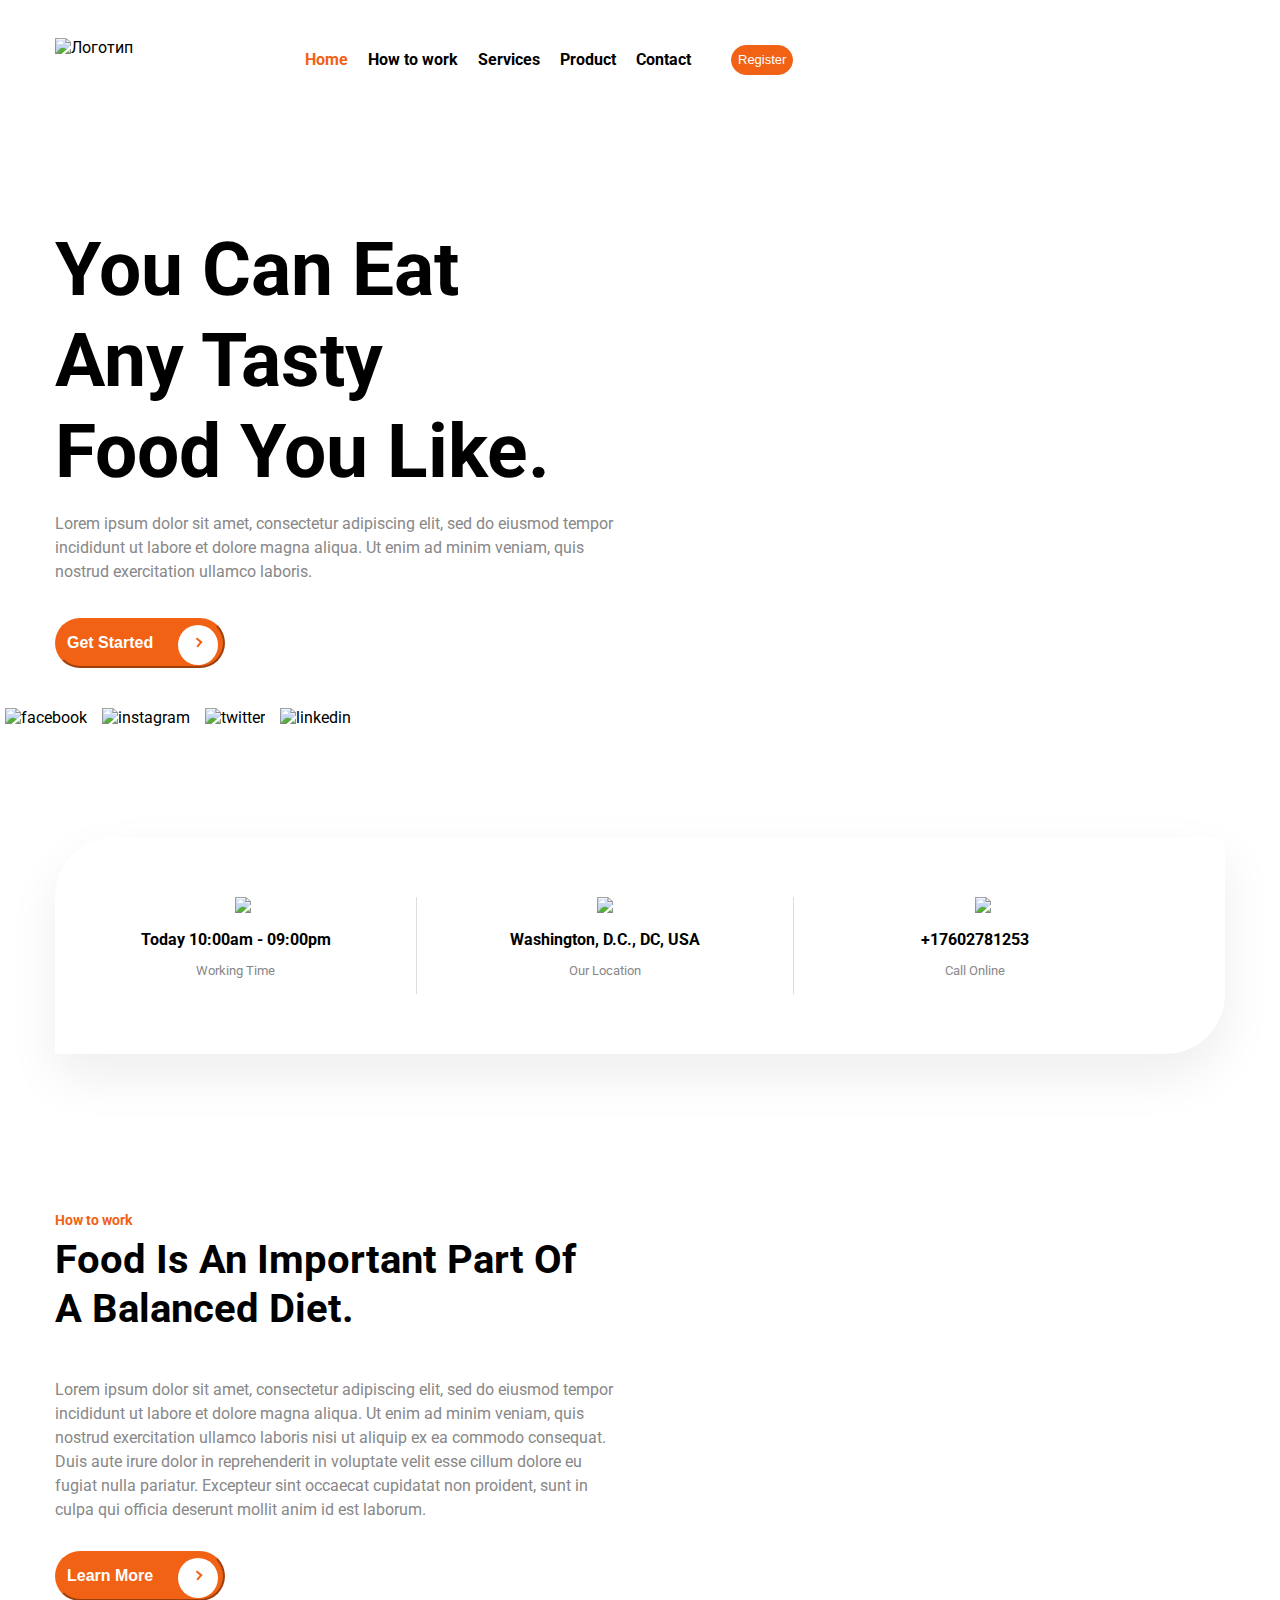
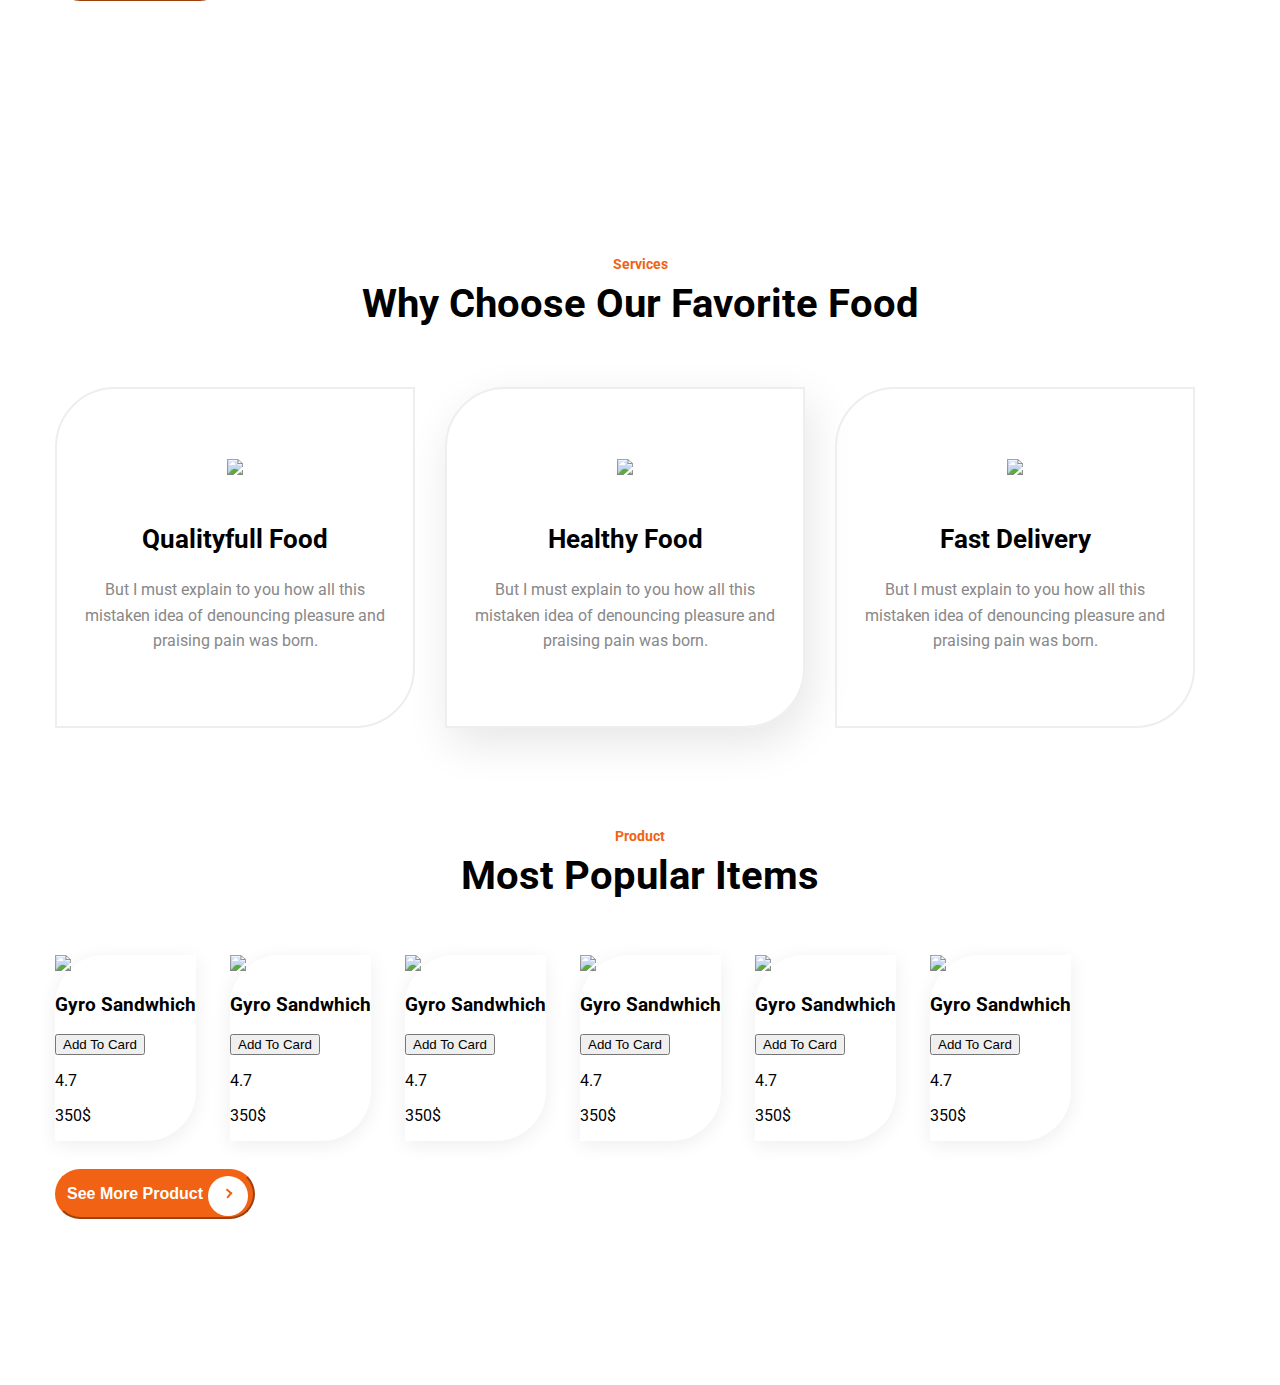
==== index.html @ 5cb22e07 "Update index.html" ====
<!DOCTYPE html>
<html lang="en">

<head>
	<meta charset="UTF-8">
	<meta http-equiv="X-UA-Compatible" content="IE=edge">
	<meta name="viewport" content="width=device-width, initial-scale=1.0">
	<title>Restaraunt</title>
	<link rel="preconnect" href="https://fonts.googleapis.com">
	<link rel="preconnect" href="https://fonts.gstatic.com" crossorigin>
	<link href="https://fonts.googleapis.com/css2?family=Roboto:wght@400;700&display=swap" rel="stylesheet">
	<link rel="stylesheet" href="css/normalize.css">
	<link rel="stylesheet" href="css/style.css">
</head>

<body>
	<header class="header">
		<div class="container">
			<div class="img">
				<div class="menu-bar">
					<img class="logo" src="image/logo-menu.png" alt="Логотип">
					<nav class="nav">
						<ul class="menu">
							<li class="menu-item2">
								<a href="#">Home</a>
							</li>
							<li class="menu-item">
								<a href="#">How to work</a>
							</li>
							<li class="menu-item">
								<a href="#">Services</a>
							</li>
							<li class="menu-item">
								<a href="#">Product</a>
							</li>
							<li class="menu-item">
								<a href="#">Contact</a>
							</li>
						</ul>
					</nav>
					<button class="register">Register</button>
				</div>
			</div>
			<div class="title">
				<h1 class="title-title">
					You Can Eat
					Any Tasty
					Food You Like.
				</h1>
				<p class="title-text">
					Lorem ipsum dolor sit amet, consectetur adipiscing elit, sed do eiusmod tempor incididunt ut
					labore
					et dolore magna aliqua. Ut enim ad minim veniam, quis nostrud exercitation ullamco laboris.
				</p>
			</div>
			<div class="box">
				<button class="btn-get">
					Get Started
					<span class="get__span"></span>
				</button>
			</div>
			<ul class="social-icon">
				<li class="icon-item">
					<a href="#">
						<img src="../image/facebook.png" alt="facebook">
					</a>
				</li>
				<li class="icon-item">
					<a href="#">
						<img src="../image/instagram.png" alt="instagram">
					</a>
				</li>
				<li class="icon-item">
					<a href="#">
						<img src="../image/twitter.png" alt="twitter">
					</a>
				</li>
				<li class="icon-item">
					<a href="#">
						<img src="../image/linkedin.png" alt="linkedin">
					</a>
				</li>
			</ul>
			<div class="contact-bar">
				<div class="time">
					<img class="icon-time" src="../image/icon-time.png">
					<h2 class="time-title">Today 10:00am - 09:00pm</h2>
					<p class="time-text">Working Time</p>
				</div>
				<div class="location">
					<img class="icon-location" src="../image/icon-location.png">
					<h2 class="location-title">Washington, D.C., DC, USA</h2>
					<p class="location-text">Our Location</p>
				</div>
				<div class="call">
					<img class="icon-call" src="../image/icon-call.png">
					<h2 class="call-title">‎+17602781253</h2>
					<p class="call-text">Call Online</p>
				</div>
			</div>
		</div>
	</header>
	<main class="main">
		<div class="container">
			<section class="how-work">
				<div class="text">
					<h1 class="news-title1">How to work</h1>
					<h2 class="news-title2">Food Is An Important Part Of A Balanced Diet.</h2>
					<p class="news-text">
						Lorem ipsum dolor sit amet, consectetur adipiscing elit, sed do eiusmod tempor incididunt ut
						labore
						et dolore magna aliqua. Ut enim ad minim veniam, quis nostrud exercitation ullamco laboris
						nisi
						ut
						aliquip ex ea commodo consequat. Duis aute irure dolor in reprehenderit in voluptate velit
						esse
						cillum dolore eu fugiat nulla pariatur. Excepteur sint occaecat cupidatat non proident, sunt
						in
						culpa qui officia deserunt mollit anim id est laborum.
					</p>
					<div class="box">
						<button class="btn-learn">
							Learn More
							<span class="learn__span"></span>
						</button>
					</div>
				</div>
			</section>
			<section class="services">
				<h1 class="serv-title">Services</h1>
				<h2 class="serv-title2">Why Choose Our Favorite Food</h2>
				<ul class="menu-food">
					<li class="food-left">
						<img class="img-left" src="../image/icon-food1.png" lt="">
						<h2>Qualityfull Food</h2>
						<p>But I must explain to you how all this
							mistaken idea of denouncing pleasure and praising pain was born.</p>
					</li>
					<li class="food-center">
						<img class="img-center" src="../image/icon-food2.png" lt="">
						<h2>Healthy Food</h2>
						<p>But I must explain to you how all this
							mistaken idea of denouncing pleasure and praising pain was born.</p>
					</li>
					<li class="food-right">
						<img class="img-right" src="../image/icon-food3.png" lt="">
						<h2>Fast Delivery</h2>
						<p>But I must explain to you how all this
							mistaken idea of denouncing pleasure and praising pain was born.</p>
					</li>
				</ul>
			</section>
			<section class="food-item">
				<h1>Product</h1>
				<h2>Most Popular Items</h2>
				<ul class="popul-items">
					<li class="gyro">
						<div>
							<img class="img-gyro" src="../image/gyro.jpg">
						</div>
						<div>
							<h3>Gyro Sandwhich</h3>
							<button class="add">Add To Card</button>
							<img class="star" src="../image/star.png" alt="">
							<p>4.7</p>
							<p>350$</p>
						</div>
					</li>
					<li class="enchilada">
						<div>
							<img class="img-gyro" src="../image/gyro.jpg">
						</div>
						<div>
							<h3>Gyro Sandwhich</h3>
							<button class="add">Add To Card</button>
							<img class="star" src="../image/star.png" alt="">
							<p>4.7</p>
							<p>350$</p>
						</div>
					</li>
					<li class="beans">
						<div>
							<img class="img-gyro" src="../image/gyro.jpg">
						</div>
						<div>
							<h3>Gyro Sandwhich</h3>
							<button class="add">Add To Card</button>
							<img class="star" src="../image/star.png" alt="">
							<p>4.7</p>
							<p>350$</p>
						</div>
					</li>
					<li class="pizza">
						<div>
							<img class="img-gyro" src="../image/gyro.jpg">
						</div>
						<div>
							<h3>Gyro Sandwhich</h3>
							<button class="add">Add To Card</button>
							<img class="star" src="../image/star.png" alt="">
							<p>4.7</p>
							<p>350$</p>
						</div>
					</li>
					<li class="chicken">
						<div>
							<img class="img-gyro" src="../image/gyro.jpg">
						</div>
						<div>
							<h3>Gyro Sandwhich</h3>
							<button class="add">Add To Card</button>
							<img class="star" src="../image/star.png" alt="">
							<p>4.7</p>
							<p>350$</p>
						</div>
					</li>
					<li class="salad">
						<div class="">
							<img class="img-gyro" src="../image/gyro.jpg">
						</div>
						<div>
							<h3>Gyro Sandwhich</h3>
							<button class="add">Add To Card</button>
							<img class="star" src="../image/star.png" alt="">
							<p>4.7</p>
							<p>350$</p>
						</div>
					</li>
				</ul>
				<div class="box">
					<button class="btn-prod">
						See More Product
						<span class="prod__span"></span>
					</button>
				</div>
			</section>
		</div>
	</main>
</body>

</html>
---- css/style.css ----
body {
	background-color: #fff;
	font-family: 'Roboto', sans-serif;

}

a {
	text-decoration: none;
	color: inherit;
}

ul {
	margin: 0;
	padding: 0;
	list-style: none;
}

.container {
	max-width: 1170px;
	margin: 0 auto;
	padding: 0 15px;
}



.menu {
	font-weight: 700;
	font-size: 16px;
	line-height: 19px;
	margin: 0;
	margin-top: 42px;
	margin-bottom: 155px;
	display: flex;
	list-style: none;
	padding: 0;
}

.register {
	background-color: #F16214;
	border: 1.5px solid #F16214;
	border-radius: 120px;
	color: #fff;
	font-weight: 400;
	font-size: 13px;
	line-height: 16px;
	max-width: 80px;
	max-height: 30px;
	margin: 37px 0 149px 30px;
	cursor: pointer;

}

.menu-item2 {
	color: #F16214;
}


.logo {
	margin-top: 30px;
	max-width: 162px;
	max-height: 45px;
	margin-right: 162px;
	margin-bottom: 141px;
}

.menu li {
	padding: 0 10px;
}

.menu-bar {
	display: flex;
	padding-bottom: 0;
}

.img {
	margin-bottom: 0;
}

.title-title {
	color: #000;
	font-weight: 700;
	font-size: 75px;
	line-height: 91px;
	margin: 0;
	max-width: 500px;
}

.title-text {
	color: #888;
	font-weight: 400;
	font-size: 16px;
	line-height: 150%;
	max-width: 570px;
	max-height: 66px;
	margin-top: 15px;
	margin-bottom: 40px;
}

.social-icon {
	list-style: none;
	display: flex;
	margin-top: 40px;
	margin-bottom: 110px;
	margin-left: -50px;
}

.icon-item {
	padding-right: 15px;
}

.btn-get {
	background: #F16214;
	border-color: #F16214;
	color: #fff;
	height: 50px;
	width: 170px;
	padding: 10px 10px 10px 10px;
	position: relative;
	text-align: left;
	cursor: pointer;
	border-radius: 54px;
	font-weight: 700;
	font-size: 16px;
	line-height: 150%;
}

.get__span {
	content: "";
	width: 40px;
	height: 40px;
	background-color: #fff;
	border-radius: 50%;
	position: absolute;
	right: 5px;
	top: 5px;
}

.get__span::after {
	content: "";
	position: absolute;
	right: 17px;
	top: 14px;
	width: 5px;
	height: 5px;
	transform: rotate(130deg);
	border-top: 2px solid #F16214;
	border-left: 2px solid #F16214;
}

.contact-bar {
	display: flex;
	padding-right: ;
	text-align: center;
	background-color: #fff;
	box-shadow: 0px 22px 52px rgba(0, 0, 0, 0.07);
	border-radius: 60px 0px;
	max-width: 1170px;
	max-height: 217px;
}

.time-title,
.location-title,
.call-title {
	white-space: nowrap;
	font-weight: 700;
	font-size: 16px;
	line-height: 19px;
	color: #000000;
	box-sizing: border-box;
}

.time-text,
.location-text,
.call-text {
	font-weight: 400;
	font-size: 13px;
	line-height: 16px;
	color: #888;
	white-space: nowrap;
	box-sizing: border-box;
	padding-bottom: 60px;
}


.time,
.location,
.call {}


.icon-time {
	padding: 0 165px 0 180px;
}

.icon-location {
	padding: 0 180px 0 180px;
}


.icon-call {
	padding: 0 164px 0 181px;
}

.time,
.location,
.call {
	border-right: 1.5px solid #DDDDDD;
	height: 97px;
	margin: 60px 0;
}

.call {
	border: none;
}

.news-title1 {
	font-weight: 700;
	font-size: 14px;
	line-height: 17px;
	color: #F16214;
	margin-top: 158px;
	margin-bottom: 6px;
	max-width: 82px;
}

.news-title2 {
	font-weight: 700;
	font-size: 40px;
	line-height: 49px;
	color: #000000;
	max-width: 526px;
	margin: 0;
	margin-bottom: 45px;
}

.news-text {
	font-weight: 400;
	font-size: 16px;
	line-height: 150%;
	color: #888888;
	max-width: 570px;
	margin-top: 45px;
	margin-bottom: 29px;
}

.btn-learn {
	background: #F16214;
	border-color: #F16214;
	color: #fff;
	height: 50px;
	width: 170px;
	padding: 10px 10px 10px 10px;
	position: relative;
	text-align: left;
	cursor: pointer;
	border-radius: 54px;
	font-weight: 700;
	font-size: 16px;
	line-height: 150%;
	margin-bottom: 158px;
}

.learn__span {
	content: "";
	width: 40px;
	height: 40px;
	background-color: #fff;
	border-radius: 50%;
	position: absolute;
	right: 5px;
	top: 5px;
}

.learn__span::after {
	content: "";
	position: absolute;
	right: 17px;
	top: 14px;
	width: 5px;
	height: 5px;
	transform: rotate(130deg);
	border-top: 2px solid #F16214;
	border-left: 2px solid #F16214;
}

.services {
	text-align: center;
}

.serv-title {
	font-weight: 700;
	font-size: 14px;
	line-height: 17px;
	color: #F16214;
	margin: 0;
	margin-top: 97px;
}

.serv-title2 {
	font-weight: 700;
	font-size: 40px;
	line-height: 49px;
	color: #000000;
	margin: 0;
	margin-top: 6px;
	margin-bottom: 59px;
}

.food-left,
.food-center,
.food-right {
	border: 2px solid #EEEEEE;
	border-radius: 60px 0px;
	margin-right: 30px;
	padding: 0 20px 0 20px;
}

.menu-food img {
	margin-top: 70px;
}

.menu-food h2 {
	margin-top: 44px;
	font-weight: 700;
	font-size: 26px;
	line-height: 32px;
	color: #000000;
}

.menu-food p {
	margin-top: 22px;
	margin-bottom: 72px;
	font-weight: 400;
	font-size: 16px;
	line-height: 160%;
	color: #888888;
}

.food-center {
	box-shadow: 5px 15px 45px rgba(0, 0, 0, 0.1);
}

.food-right {
	margin-right: 0;
}

.menu-food {
	list-style: none;
	display: flex;
	margin-right: 30px;
	margin-bottom: 100px;
}

.food-item h1 {
	text-align: center;
	font-weight: 700;
	font-size: 14px;
	line-height: 17px;
	color: #F16214;
	margin: 0;
	margin-bottom: 6px;
}

.food-item h2 {
	font-weight: 700;
	font-size: 40px;
	line-height: 49px;
	color: #000000;
	text-align: center;
	margin: 0;
	margin-bottom: 55px;
}

.popul-items {}

.popul-items li {
	background: #FFFFFF;
	box-shadow: 0px 4px 20px rgba(0, 0, 0, 0.07);
	border-radius: 50px 0px;
	display: inline-block;
	margin-right: 30px;
	margin-bottom: 28px;
}

.btn-prod {
	background: #F16214;
	border-color: #F16214;
	color: #fff;
	height: 50px;
	width: 200px;
	padding: 10px 10px 10px 10px;
	position: relative;
	text-align: left;
	cursor: pointer;
	border-radius: 54px;
	font-weight: 700;
	font-size: 16px;
	line-height: 150%;
	margin-bottom: 158px;
}

.prod__span {
	content: "";
	width: 40px;
	height: 40px;
	background-color: #fff;
	border-radius: 50%;
	position: absolute;
	right: 5px;
	top: 5px;
}

.prod__span::after {
	content: "";
	position: absolute;
	right: 17px;
	top: 14px;
	width: 5px;
	height: 5px;
	transform: rotate(130deg);
	border-top: 2px solid #F16214;
	border-left: 2px solid #F16214;
}
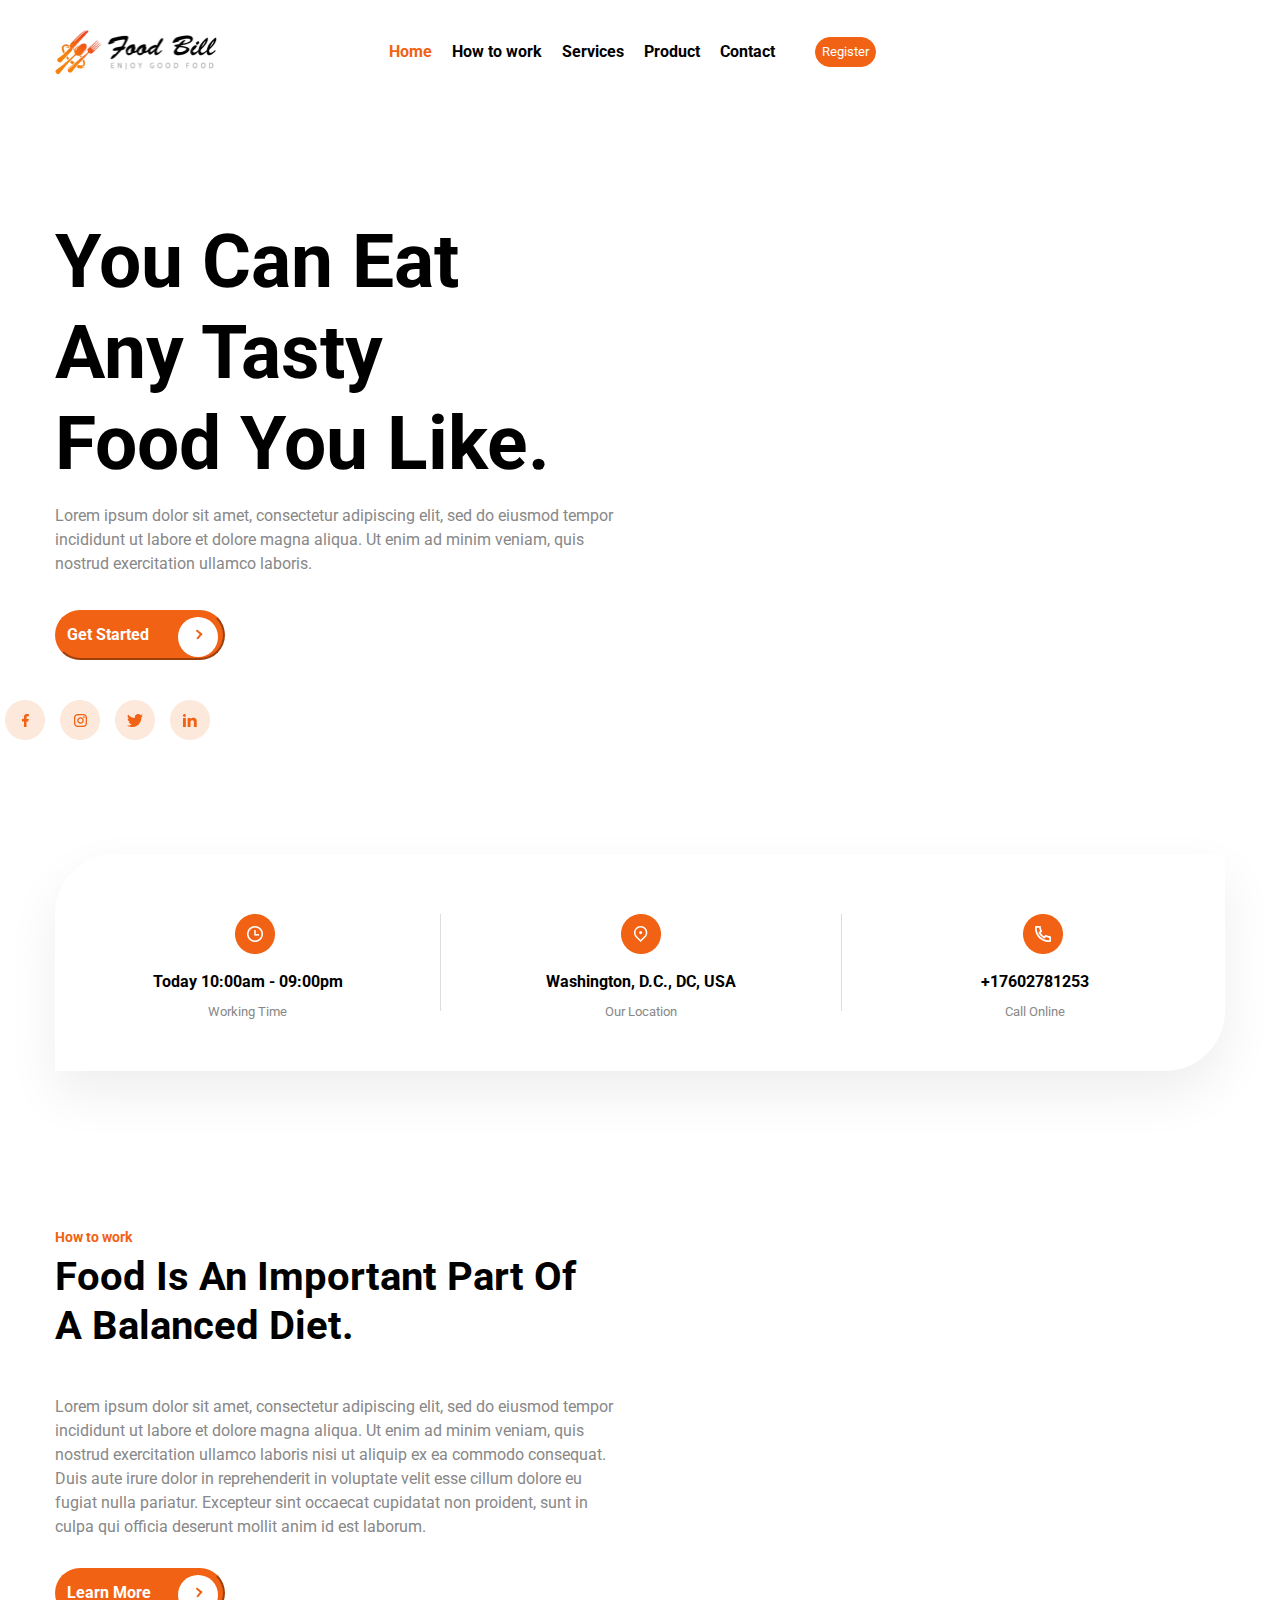
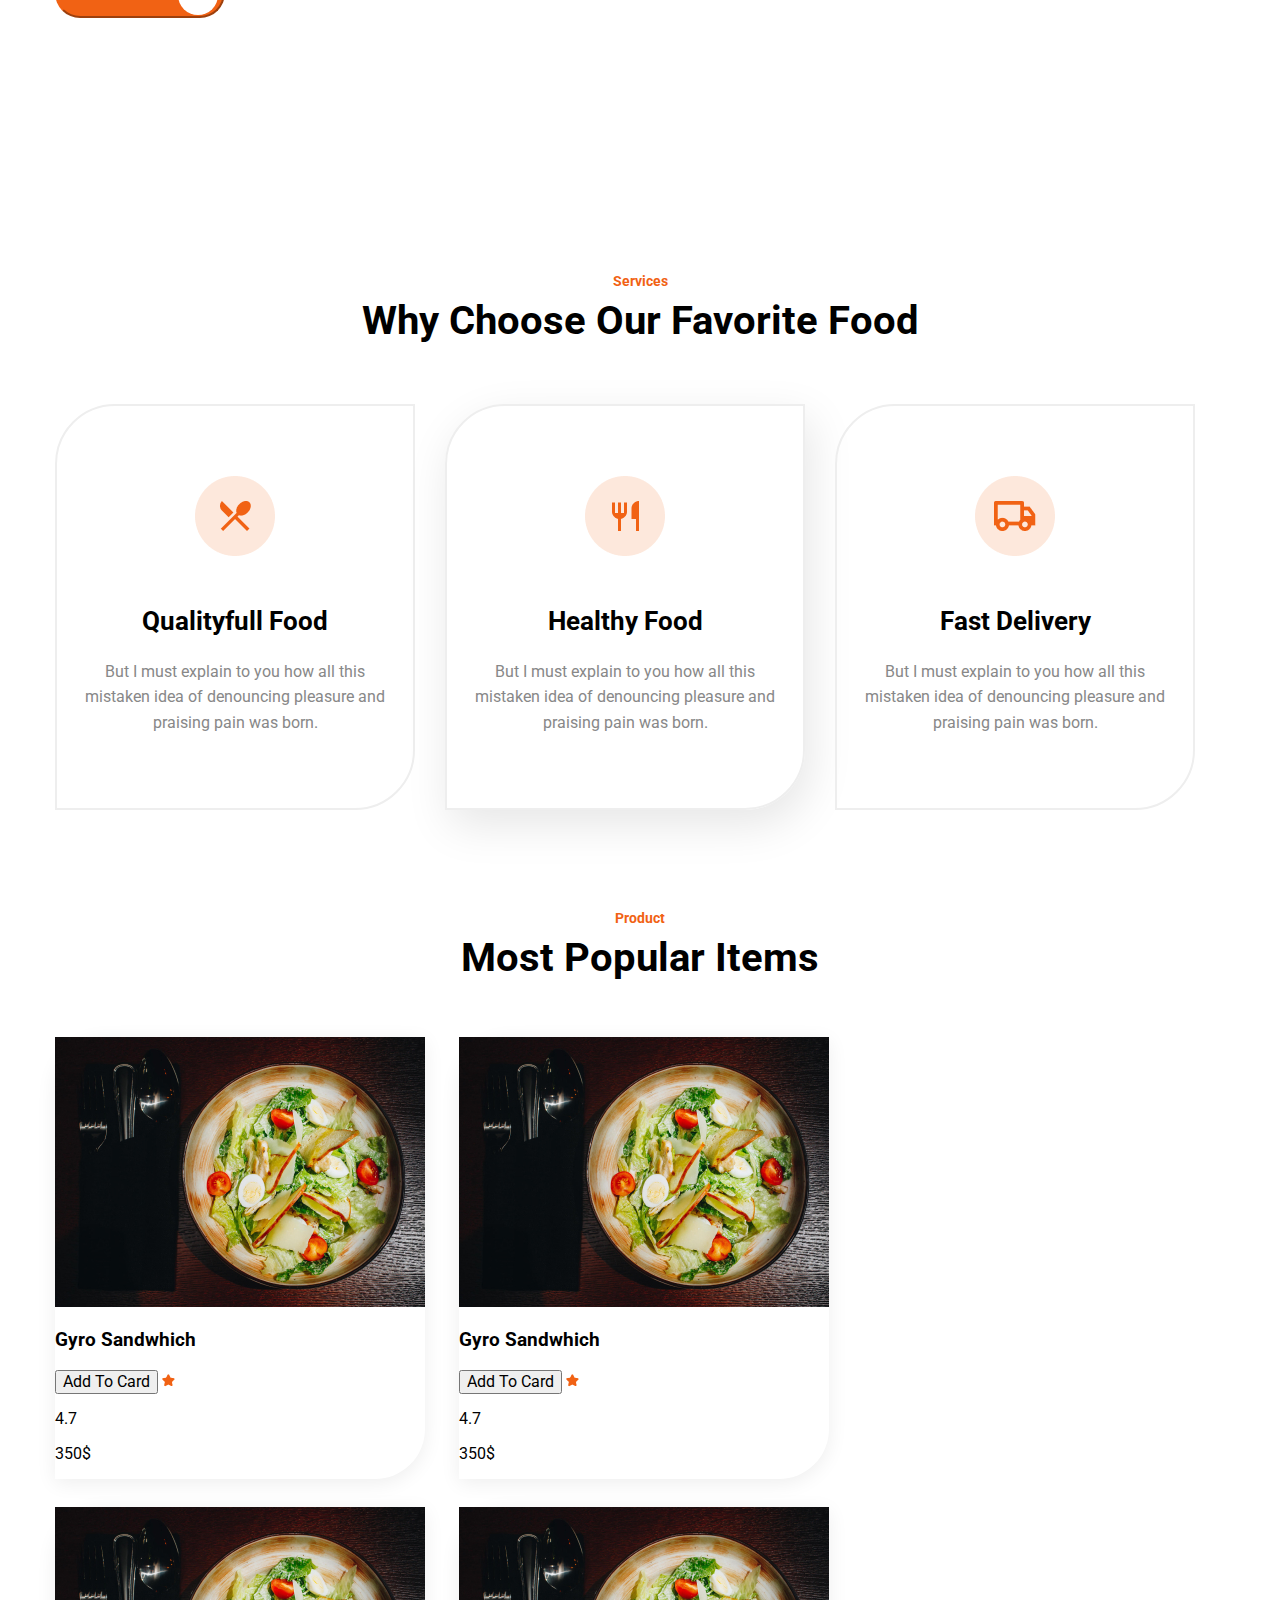
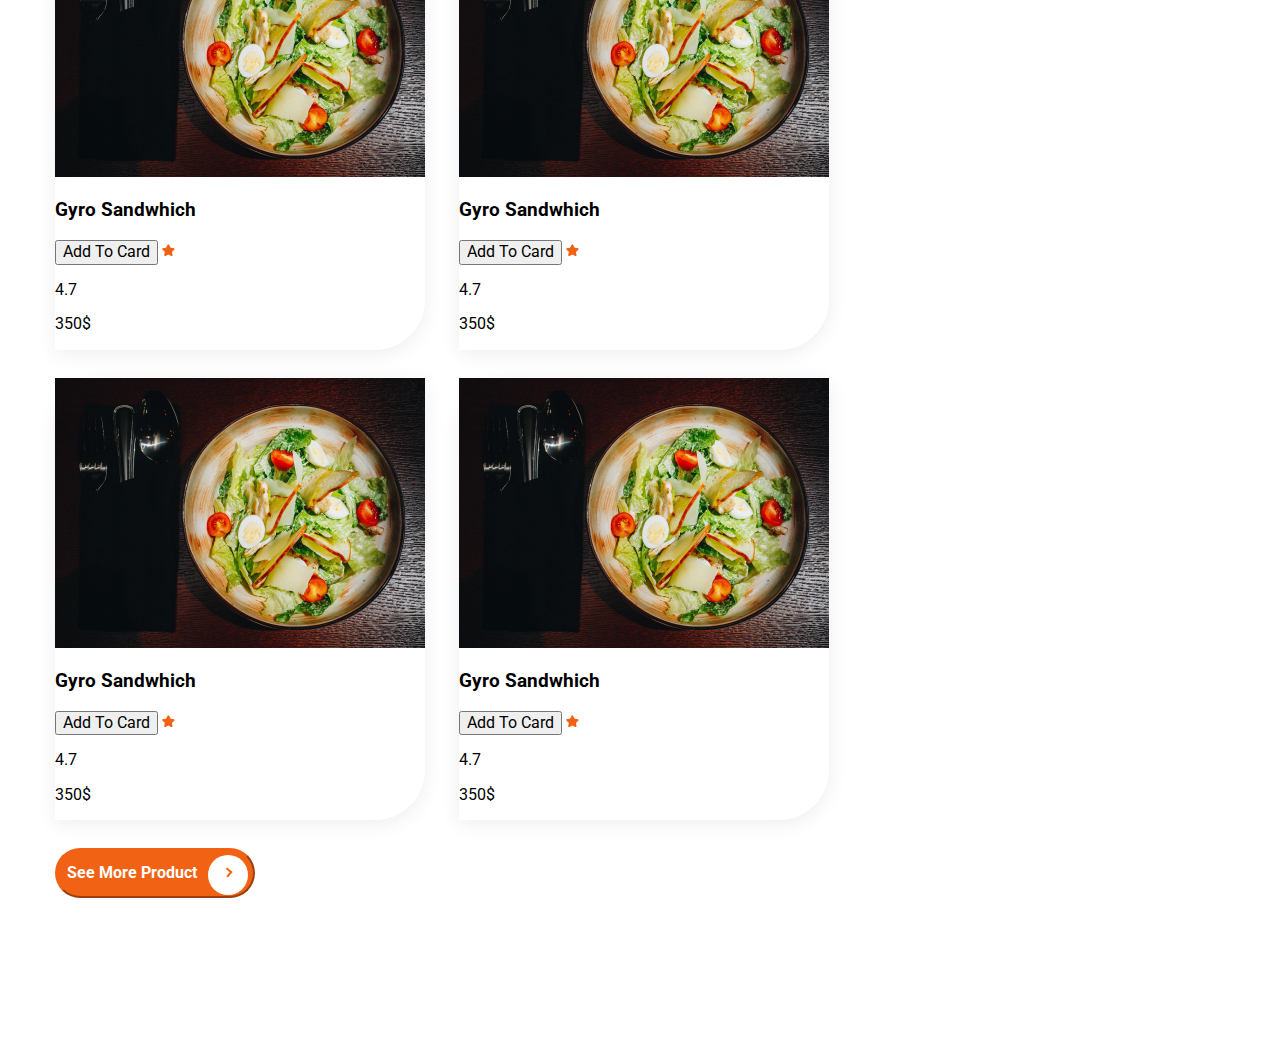
==== commit fb4cfc32: "Update index.html" ====
--- a/index.html
+++ b/index.html
@@ -62,38 +62,38 @@
 			<ul class="social-icon">
 				<li class="icon-item">
 					<a href="#">
-						<img src="../image/facebook.png" alt="facebook">
-					</a>
-				</li>
-				<li class="icon-item">
-					<a href="#">
-						<img src="../image/instagram.png" alt="instagram">
-					</a>
-				</li>
-				<li class="icon-item">
-					<a href="#">
-						<img src="../image/twitter.png" alt="twitter">
-					</a>
-				</li>
-				<li class="icon-item">
-					<a href="#">
-						<img src="../image/linkedin.png" alt="linkedin">
+						<img src="image/facebook.png" alt="facebook">
+					</a>
+				</li>
+				<li class="icon-item">
+					<a href="#">
+						<img src="image/instagram.png" alt="instagram">
+					</a>
+				</li>
+				<li class="icon-item">
+					<a href="#">
+						<img src="image/twitter.png" alt="twitter">
+					</a>
+				</li>
+				<li class="icon-item">
+					<a href="#">
+						<img src="image/linkedin.png" alt="linkedin">
 					</a>
 				</li>
 			</ul>
 			<div class="contact-bar">
 				<div class="time">
-					<img class="icon-time" src="../image/icon-time.png">
+					<img class="icon-time" src="image/icon-time.png">
 					<h2 class="time-title">Today 10:00am - 09:00pm</h2>
 					<p class="time-text">Working Time</p>
 				</div>
 				<div class="location">
-					<img class="icon-location" src="../image/icon-location.png">
+					<img class="icon-location" src="image/icon-location.png">
 					<h2 class="location-title">Washington, D.C., DC, USA</h2>
 					<p class="location-text">Our Location</p>
 				</div>
 				<div class="call">
-					<img class="icon-call" src="../image/icon-call.png">
+					<img class="icon-call" src="image/icon-call.png">
 					<h2 class="call-title">‎+17602781253</h2>
 					<p class="call-text">Call Online</p>
 				</div>
@@ -131,19 +131,19 @@
 				<h2 class="serv-title2">Why Choose Our Favorite Food</h2>
 				<ul class="menu-food">
 					<li class="food-left">
-						<img class="img-left" src="../image/icon-food1.png" lt="">
+						<img class="img-left" src="image/icon-food1.png" lt="">
 						<h2>Qualityfull Food</h2>
 						<p>But I must explain to you how all this
 							mistaken idea of denouncing pleasure and praising pain was born.</p>
 					</li>
 					<li class="food-center">
-						<img class="img-center" src="../image/icon-food2.png" lt="">
+						<img class="img-center" src="image/icon-food2.png" lt="">
 						<h2>Healthy Food</h2>
 						<p>But I must explain to you how all this
 							mistaken idea of denouncing pleasure and praising pain was born.</p>
 					</li>
 					<li class="food-right">
-						<img class="img-right" src="../image/icon-food3.png" lt="">
+						<img class="img-right" src="image/icon-food3.png" lt="">
 						<h2>Fast Delivery</h2>
 						<p>But I must explain to you how all this
 							mistaken idea of denouncing pleasure and praising pain was born.</p>
@@ -156,72 +156,72 @@
 				<ul class="popul-items">
 					<li class="gyro">
 						<div>
-							<img class="img-gyro" src="../image/gyro.jpg">
-						</div>
-						<div>
-							<h3>Gyro Sandwhich</h3>
-							<button class="add">Add To Card</button>
-							<img class="star" src="../image/star.png" alt="">
+							<img class="img-gyro" src="image/gyro.jpg">
+						</div>
+						<div>
+							<h3>Gyro Sandwhich</h3>
+							<button class="add">Add To Card</button>
+							<img class="star" src="image/star.png" alt="">
 							<p>4.7</p>
 							<p>350$</p>
 						</div>
 					</li>
 					<li class="enchilada">
 						<div>
-							<img class="img-gyro" src="../image/gyro.jpg">
-						</div>
-						<div>
-							<h3>Gyro Sandwhich</h3>
-							<button class="add">Add To Card</button>
-							<img class="star" src="../image/star.png" alt="">
+							<img class="img-gyro" src="image/gyro.jpg">
+						</div>
+						<div>
+							<h3>Gyro Sandwhich</h3>
+							<button class="add">Add To Card</button>
+							<img class="star" src="image/star.png" alt="">
 							<p>4.7</p>
 							<p>350$</p>
 						</div>
 					</li>
 					<li class="beans">
 						<div>
-							<img class="img-gyro" src="../image/gyro.jpg">
-						</div>
-						<div>
-							<h3>Gyro Sandwhich</h3>
-							<button class="add">Add To Card</button>
-							<img class="star" src="../image/star.png" alt="">
+							<img class="img-gyro" src="image/gyro.jpg">
+						</div>
+						<div>
+							<h3>Gyro Sandwhich</h3>
+							<button class="add">Add To Card</button>
+							<img class="star" src="image/star.png" alt="">
 							<p>4.7</p>
 							<p>350$</p>
 						</div>
 					</li>
 					<li class="pizza">
 						<div>
-							<img class="img-gyro" src="../image/gyro.jpg">
-						</div>
-						<div>
-							<h3>Gyro Sandwhich</h3>
-							<button class="add">Add To Card</button>
-							<img class="star" src="../image/star.png" alt="">
+							<img class="img-gyro" src="image/gyro.jpg">
+						</div>
+						<div>
+							<h3>Gyro Sandwhich</h3>
+							<button class="add">Add To Card</button>
+							<img class="star" src="image/star.png" alt="">
 							<p>4.7</p>
 							<p>350$</p>
 						</div>
 					</li>
 					<li class="chicken">
 						<div>
-							<img class="img-gyro" src="../image/gyro.jpg">
-						</div>
-						<div>
-							<h3>Gyro Sandwhich</h3>
-							<button class="add">Add To Card</button>
-							<img class="star" src="../image/star.png" alt="">
+							<img class="img-gyro" src="image/gyro.jpg">
+						</div>
+						<div>
+							<h3>Gyro Sandwhich</h3>
+							<button class="add">Add To Card</button>
+							<img class="star" src="image/star.png" alt="">
 							<p>4.7</p>
 							<p>350$</p>
 						</div>
 					</li>
 					<li class="salad">
 						<div class="">
-							<img class="img-gyro" src="../image/gyro.jpg">
-						</div>
-						<div>
-							<h3>Gyro Sandwhich</h3>
-							<button class="add">Add To Card</button>
-							<img class="star" src="../image/star.png" alt="">
+							<img class="img-gyro" src="image/gyro.jpg">
+						</div>
+						<div>
+							<h3>Gyro Sandwhich</h3>
+							<button class="add">Add To Card</button>
+							<img class="star" src="image/star.png" alt="">
 							<p>4.7</p>
 							<p>350$</p>
 						</div>
